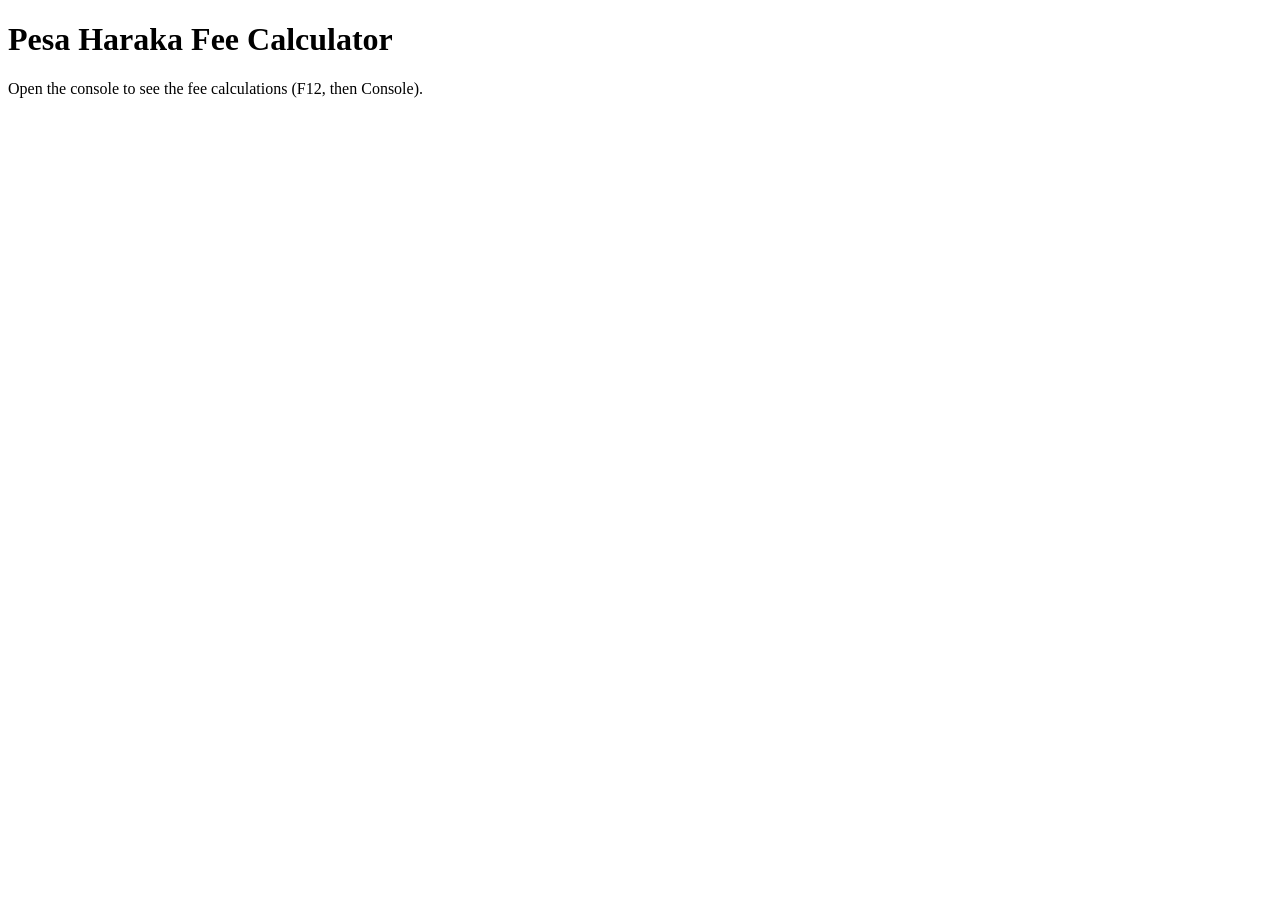
==== week2-challenge/index.html @ 6c55805c "Add week2 challenge files" ====
<!doctype html>
<html lang="en">
  <head>
    <meta charset="UTF-8" />
    <meta name="viewport" content="width=device-width, initial-scale=1.0" />
    <title>Pesa Haraka Fee Calculator</title>
    <link rel="stylesheet" href="css/styles.css" />
  </head>
  <body>
    <h1>Pesa Haraka Fee Calculator</h1>
    <p>Open the console to see the fee calculations (F12, then Console).</p>

    <script src="js/app.js"></script>
  </body>
</html>
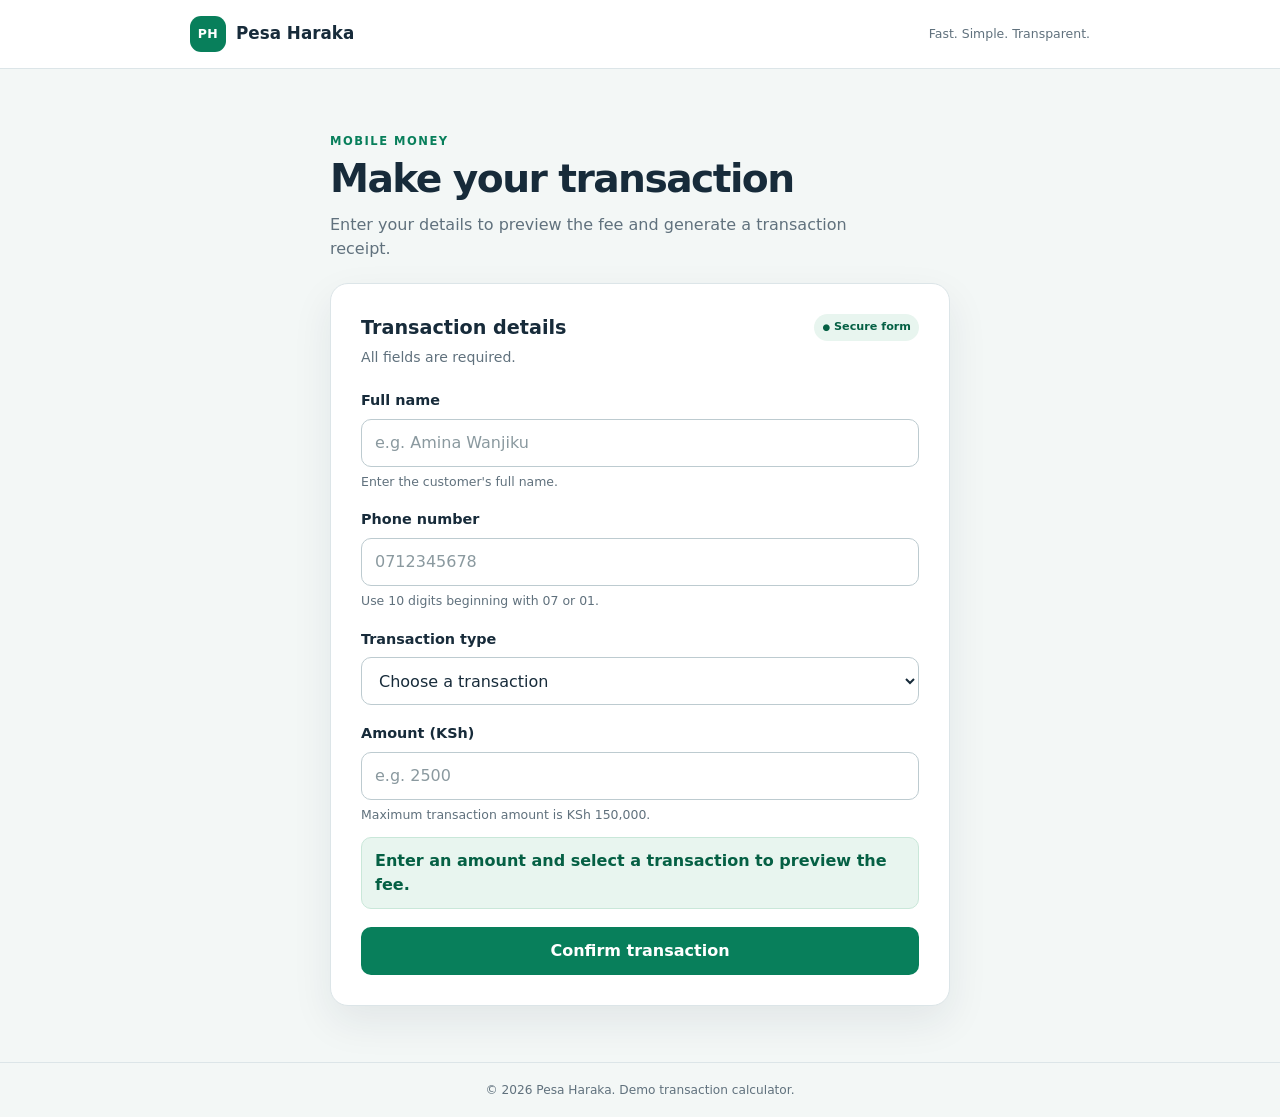
==== commit a1c9fcfb: "Add week2-challenge/index.html" ====
--- a/week2-challenge/index.html
+++ b/week2-challenge/index.html
@@ -3,13 +3,162 @@
   <head>
     <meta charset="UTF-8" />
     <meta name="viewport" content="width=device-width, initial-scale=1.0" />
-    <title>Pesa Haraka Fee Calculator</title>
+    <meta
+      name="description"
+      content="Pesa Haraka transaction fee calculator and receipt generator."
+    />
+    <title>Pesa Haraka | Transaction Calculator</title>
     <link rel="stylesheet" href="css/styles.css" />
+    <script src="js/app.js" defer></script>
   </head>
   <body>
-    <h1>Pesa Haraka Fee Calculator</h1>
-    <p>Open the console to see the fee calculations (F12, then Console).</p>
+    <header class="site-header">
+      <div class="header-inner">
+        <a class="brand" href="#" aria-label="Pesa Haraka home">
+          <span class="brand-mark" aria-hidden="true">PH</span>
+          <span>Pesa Haraka</span>
+        </a>
+        <span class="header-tagline">Fast. Simple. Transparent.</span>
+      </div>
+    </header>
 
-    <script src="js/app.js"></script>
+    <main class="container">
+      <section class="intro" aria-labelledby="page-title">
+        <p class="eyebrow">MOBILE MONEY</p>
+        <h1 id="page-title">Make your transaction</h1>
+        <p>
+          Enter your details to preview the fee and generate a transaction
+          receipt.
+        </p>
+      </section>
+
+      <section id="form-panel" class="panel" aria-labelledby="form-title">
+        <div class="panel-heading">
+          <div>
+            <h2 id="form-title">Transaction details</h2>
+            <p>All fields are required.</p>
+          </div>
+          <span class="secure-label"
+            ><span aria-hidden="true">●</span> Secure form</span
+          >
+        </div>
+
+        <form id="transaction-form" novalidate>
+          <div class="field">
+            <label for="full-name">Full name</label>
+            <input
+              id="full-name"
+              name="fullName"
+              type="text"
+              autocomplete="name"
+              placeholder="e.g. Amina Wanjiku"
+              required
+              aria-describedby="name-help name-error"
+            />
+            <small id="name-help" class="field-help"
+              >Enter the customer's full name.</small
+            >
+            <p id="name-error" class="error-message" aria-live="polite"></p>
+          </div>
+
+          <div class="field">
+            <label for="phone-number">Phone number</label>
+            <input
+              id="phone-number"
+              name="phoneNumber"
+              type="tel"
+              inputmode="tel"
+              autocomplete="tel-national"
+              placeholder="0712345678"
+              required
+              aria-describedby="phone-help phone-error"
+            />
+            <small id="phone-help" class="field-help"
+              >Use 10 digits beginning with 07 or 01.</small
+            >
+            <p id="phone-error" class="error-message" aria-live="polite"></p>
+          </div>
+
+          <div class="field">
+            <label for="transaction-type">Transaction type</label>
+            <select
+              id="transaction-type"
+              name="transactionType"
+              required
+              aria-describedby="type-error"
+            >
+              <option value="">Choose a transaction</option>
+              <option value="send">Send money</option>
+              <option value="withdraw">Withdraw cash</option>
+              <option value="business">Pay a business</option>
+            </select>
+            <p id="type-error" class="error-message" aria-live="polite"></p>
+          </div>
+
+          <div class="field">
+            <label for="amount">Amount (KSh)</label>
+            <input
+              id="amount"
+              name="amount"
+              type="number"
+              inputmode="decimal"
+              min="0.01"
+              max="150000"
+              step="0.01"
+              placeholder="e.g. 2500"
+              required
+              aria-describedby="amount-help amount-error"
+            />
+            <small id="amount-help" class="field-help"
+              >Maximum transaction amount is KSh 150,000.</small
+            >
+            <p id="amount-error" class="error-message" aria-live="polite"></p>
+            <p
+              id="fee-preview"
+              class="fee-preview"
+              role="status"
+              aria-live="polite"
+            >
+              Enter an amount and select a transaction to preview the fee.
+            </p>
+          </div>
+
+          <button class="button button-primary" type="submit">
+            Confirm transaction
+          </button>
+        </form>
+      </section>
+
+      <section
+        id="receipt-panel"
+        class="panel receipt-panel"
+        aria-labelledby="receipt-title"
+        hidden
+      >
+        <div class="receipt-success">
+          <span class="success-icon" aria-hidden="true">✓</span>
+          <p>Transaction confirmed</p>
+        </div>
+        <div id="receipt-content" class="receipt-paper">
+          <h2 id="receipt-title">PESA HARAKA RECEIPT</h2>
+          <p class="receipt-subtitle">Transaction confirmation</p>
+          <div class="receipt-rule"></div>
+          <dl id="receipt-details" class="receipt-details"></dl>
+          <div class="receipt-rule"></div>
+          <p class="receipt-thank-you">Thank you for using Pesa Haraka!</p>
+        </div>
+        <button
+          id="new-transaction"
+          class="button button-primary"
+          type="button"
+        >
+          New transaction
+        </button>
+      </section>
+    </main>
+
+    <footer class="site-footer">
+      <p>© 2026 Pesa Haraka. Demo transaction calculator.</p>
+    </footer>
   </body>
 </html>
--- a/week2-challenge/css/styles.css
+++ b/week2-challenge/css/styles.css
@@ -0,0 +1,371 @@
+/* Pesa Haraka - mobile-first responsive styles */
+:root {
+  color-scheme: light;
+  --ink: #172b3a;
+  --muted: #60717d;
+  --brand: #087f5b;
+  --brand-dark: #056044;
+  --brand-pale: #e8f5ef;
+  --line: #dce5e8;
+  --surface: #ffffff;
+  --page: #f3f7f6;
+  --danger: #b42318;
+  --danger-pale: #fff0ee;
+  --shadow: 0 16px 40px rgba(23, 43, 58, 0.08);
+}
+
+* {
+  box-sizing: border-box;
+}
+
+body {
+  margin: 0;
+  min-width: 320px;
+  min-height: 100vh;
+  display: flex;
+  flex-direction: column;
+  background: var(--page);
+  color: var(--ink);
+  font-family:
+    Inter,
+    ui-sans-serif,
+    system-ui,
+    -apple-system,
+    BlinkMacSystemFont,
+    "Segoe UI",
+    sans-serif;
+  line-height: 1.5;
+}
+
+.site-header {
+  background: var(--surface);
+  border-bottom: 1px solid var(--line);
+}
+
+.header-inner {
+  width: min(100% - 32px, 900px);
+  min-height: 68px;
+  margin: 0 auto;
+  display: flex;
+  align-items: center;
+  justify-content: space-between;
+  gap: 12px;
+}
+
+.brand {
+  display: inline-flex;
+  align-items: center;
+  gap: 10px;
+  color: var(--ink);
+  font-size: 1.05rem;
+  font-weight: 800;
+  text-decoration: none;
+}
+
+.brand-mark {
+  width: 36px;
+  height: 36px;
+  display: grid;
+  place-items: center;
+  border-radius: 11px;
+  background: var(--brand);
+  color: white;
+  font-size: 0.78rem;
+  letter-spacing: 0.04em;
+}
+
+.header-tagline {
+  color: var(--muted);
+  font-size: 0.78rem;
+  text-align: right;
+}
+
+.container {
+  width: min(100% - 32px, 620px);
+  margin: 0 auto;
+  padding: 38px 0 56px;
+  flex: 1;
+}
+
+.intro {
+  margin-bottom: 22px;
+}
+.eyebrow {
+  margin: 0 0 7px;
+  color: var(--brand);
+  font-size: 0.72rem;
+  font-weight: 800;
+  letter-spacing: 0.13em;
+}
+h1 {
+  margin: 0;
+  font-size: clamp(1.8rem, 7vw, 2.45rem);
+  line-height: 1.12;
+  letter-spacing: -0.04em;
+}
+.intro > p:last-child {
+  max-width: 520px;
+  margin: 12px 0 0;
+  color: var(--muted);
+}
+
+.panel {
+  padding: 22px 18px;
+  border: 1px solid var(--line);
+  border-radius: 18px;
+  background: var(--surface);
+  box-shadow: var(--shadow);
+}
+
+.panel-heading {
+  display: flex;
+  align-items: flex-start;
+  justify-content: space-between;
+  gap: 12px;
+  margin-bottom: 22px;
+}
+.panel-heading h2 {
+  margin: 0;
+  font-size: 1.2rem;
+}
+.panel-heading p {
+  margin: 4px 0 0;
+  color: var(--muted);
+  font-size: 0.88rem;
+}
+.secure-label {
+  flex-shrink: 0;
+  padding: 5px 8px;
+  border-radius: 999px;
+  background: var(--brand-pale);
+  color: var(--brand-dark);
+  font-size: 0.7rem;
+  font-weight: 700;
+}
+.secure-label span {
+  font-size: 0.55rem;
+}
+
+.field {
+  margin-bottom: 18px;
+}
+label {
+  display: block;
+  margin-bottom: 7px;
+  font-size: 0.9rem;
+  font-weight: 700;
+}
+input,
+select {
+  width: 100%;
+  min-height: 48px;
+  padding: 11px 13px;
+  border: 1px solid #bdcbd0;
+  border-radius: 10px;
+  background: #fff;
+  color: var(--ink);
+  font: inherit;
+  font-size: 1rem;
+}
+input::placeholder {
+  color: #8a999f;
+}
+input:focus,
+select:focus,
+button:focus-visible,
+a:focus-visible {
+  outline: 3px solid rgba(8, 127, 91, 0.22);
+  outline-offset: 2px;
+  border-color: var(--brand);
+}
+input[aria-invalid="true"],
+select[aria-invalid="true"] {
+  border-color: var(--danger);
+  background: #fffafa;
+}
+.field-help {
+  display: block;
+  margin-top: 6px;
+  color: var(--muted);
+  font-size: 0.78rem;
+}
+.error-message {
+  min-height: 0;
+  margin: 4px 0 0;
+  color: var(--danger);
+  font-size: 0.82rem;
+  font-weight: 600;
+}
+.error-message:not(:empty) {
+  padding: 7px 9px;
+  border-radius: 7px;
+  background: var(--danger-pale);
+}
+.fee-preview {
+  margin: 12px 0 0;
+  padding: 11px 13px;
+  border: 1px solid #c9e7d9;
+  border-radius: 10px;
+  background: var(--brand-pale);
+  color: var(--brand-dark);
+  font-weight: 800;
+}
+.fee-preview-error {
+  border-color: #f1c3bf;
+  background: var(--danger-pale);
+  color: var(--danger);
+  font-size: 0.88rem;
+  font-weight: 600;
+}
+
+.button {
+  width: 100%;
+  min-height: 48px;
+  padding: 12px 18px;
+  border: 0;
+  border-radius: 10px;
+  cursor: pointer;
+  font: inherit;
+  font-weight: 800;
+  transition:
+    background 150ms ease,
+    transform 150ms ease;
+}
+.button-primary {
+  background: var(--brand);
+  color: white;
+}
+.button-primary:hover {
+  background: var(--brand-dark);
+}
+.button:active {
+  transform: translateY(1px);
+}
+
+.receipt-panel {
+  text-align: center;
+}
+.receipt-success {
+  margin: 2px 0 18px;
+  color: var(--brand-dark);
+  font-weight: 800;
+}
+.receipt-success p {
+  margin: 7px 0 0;
+}
+.success-icon {
+  width: 42px;
+  height: 42px;
+  display: inline-grid;
+  place-items: center;
+  border-radius: 50%;
+  background: var(--brand-pale);
+  font-size: 1.35rem;
+}
+.receipt-paper {
+  max-width: 460px;
+  margin: 0 auto 20px;
+  padding: 23px 18px;
+  border: 1px dashed #aab9bd;
+  border-radius: 4px;
+  background: #fffefa;
+  text-align: left;
+  box-shadow: 0 5px 18px rgba(23, 43, 58, 0.06);
+}
+.receipt-paper h2 {
+  margin: 0;
+  text-align: center;
+  font-size: 1.1rem;
+  letter-spacing: 0.1em;
+}
+.receipt-subtitle {
+  margin: 4px 0 15px;
+  color: var(--muted);
+  text-align: center;
+  font-size: 0.78rem;
+}
+.receipt-rule {
+  border-top: 1px dashed #aab9bd;
+  margin: 13px 0;
+}
+.receipt-details {
+  margin: 0;
+}
+.receipt-row {
+  display: flex;
+  justify-content: space-between;
+  align-items: flex-start;
+  gap: 14px;
+  padding: 6px 0;
+  font-size: 0.85rem;
+}
+.receipt-row dt {
+  color: var(--muted);
+}
+.receipt-row dd {
+  margin: 0;
+  max-width: 60%;
+  text-align: right;
+  overflow-wrap: anywhere;
+  font-weight: 650;
+}
+.receipt-total {
+  margin-top: 4px;
+  padding-top: 12px;
+  border-top: 1px solid var(--line);
+  font-size: 1rem;
+  font-weight: 900;
+}
+.receipt-total dt,
+.receipt-total dd {
+  color: var(--brand-dark);
+}
+.receipt-thank-you {
+  margin: 15px 0 0;
+  text-align: center;
+  font-size: 0.82rem;
+  font-weight: 700;
+}
+
+.site-footer {
+  padding: 18px 16px;
+  border-top: 1px solid var(--line);
+  color: var(--muted);
+  text-align: center;
+  font-size: 0.76rem;
+}
+.site-footer p {
+  margin: 0;
+}
+
+[hidden] {
+  display: none !important;
+}
+
+@media (min-width: 600px) {
+  .container {
+    padding-top: 54px;
+  }
+  .panel {
+    padding: 30px;
+  }
+  .header-inner {
+    width: min(100% - 48px, 900px);
+  }
+}
+
+@media (min-width: 900px) {
+  .container {
+    padding-top: 64px;
+  }
+}
+
+@media (prefers-reduced-motion: reduce) {
+  *,
+  *::before,
+  *::after {
+    scroll-behavior: auto !important;
+    transition-duration: 0.01ms !important;
+    animation-duration: 0.01ms !important;
+  }
+}
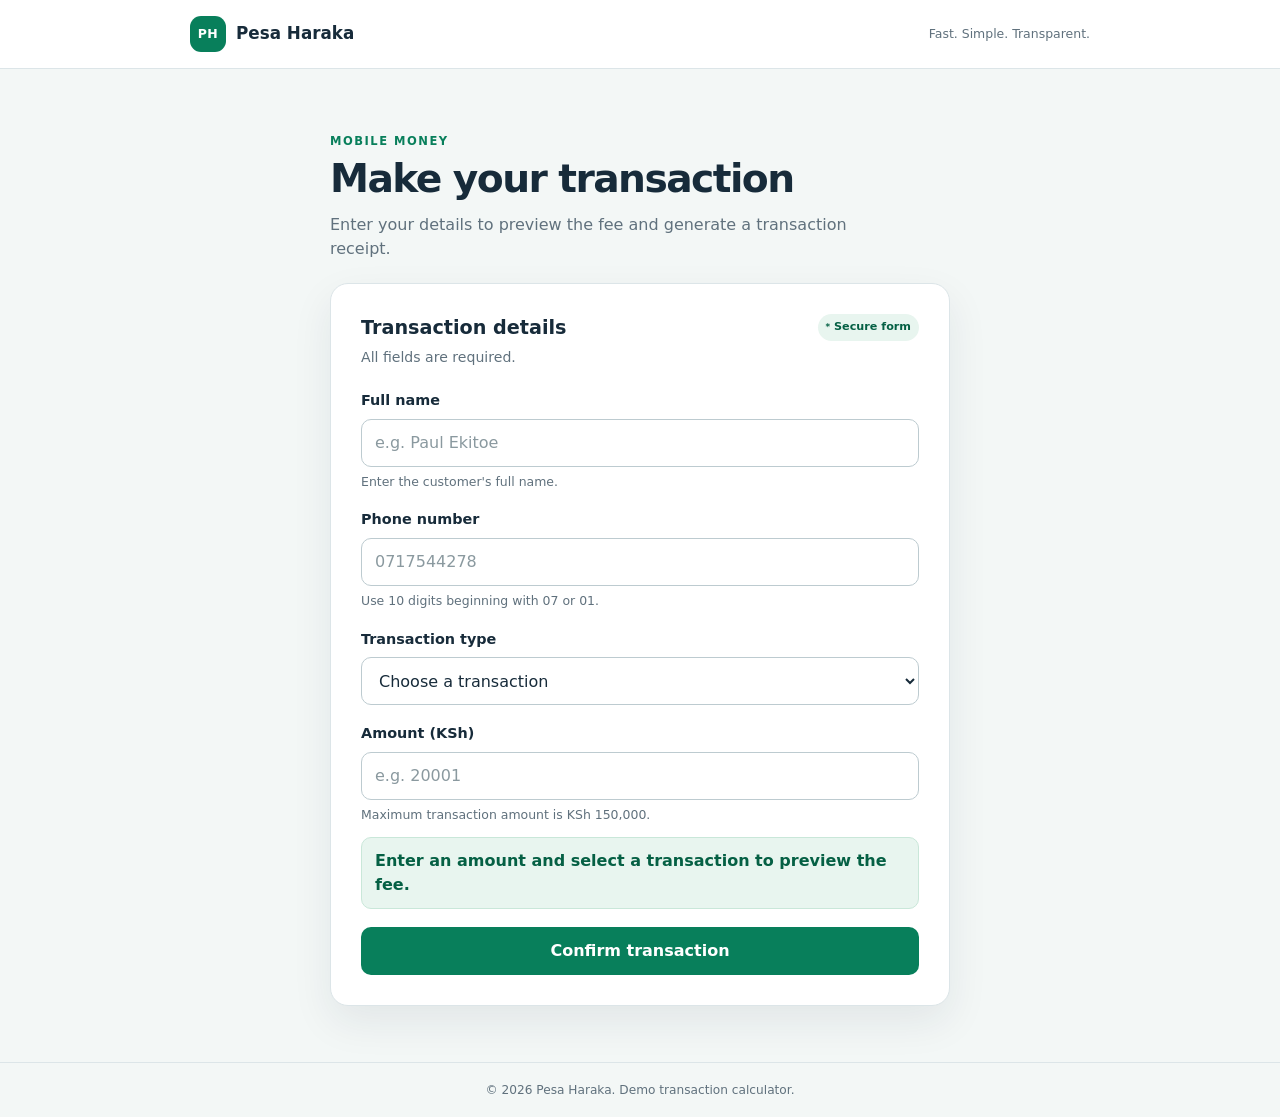
==== commit 52f4c856: "Update index.html" ====
--- a/week2-challenge/index.html
+++ b/week2-challenge/index.html
@@ -7,7 +7,7 @@
       name="description"
       content="Pesa Haraka transaction fee calculator and receipt generator."
     />
-    <title>Pesa Haraka | Transaction Calculator</title>
+    <title>Pesa Haraka Web App</title>
     <link rel="stylesheet" href="css/styles.css" />
     <script src="js/app.js" defer></script>
   </head>
@@ -39,7 +39,7 @@
             <p>All fields are required.</p>
           </div>
           <span class="secure-label"
-            ><span aria-hidden="true">●</span> Secure form</span
+            ><span aria-hidden="true">*</span> Secure form</span
           >
         </div>
 
@@ -51,7 +51,7 @@
               name="fullName"
               type="text"
               autocomplete="name"
-              placeholder="e.g. Amina Wanjiku"
+              placeholder="e.g. Paul Ekitoe"
               required
               aria-describedby="name-help name-error"
             />
@@ -69,7 +69,7 @@
               type="tel"
               inputmode="tel"
               autocomplete="tel-national"
-              placeholder="0712345678"
+              placeholder="0717544278"
               required
               aria-describedby="phone-help phone-error"
             />
@@ -105,7 +105,7 @@
               min="0.01"
               max="150000"
               step="0.01"
-              placeholder="e.g. 2500"
+              placeholder="e.g. 20001"
               required
               aria-describedby="amount-help amount-error"
             />
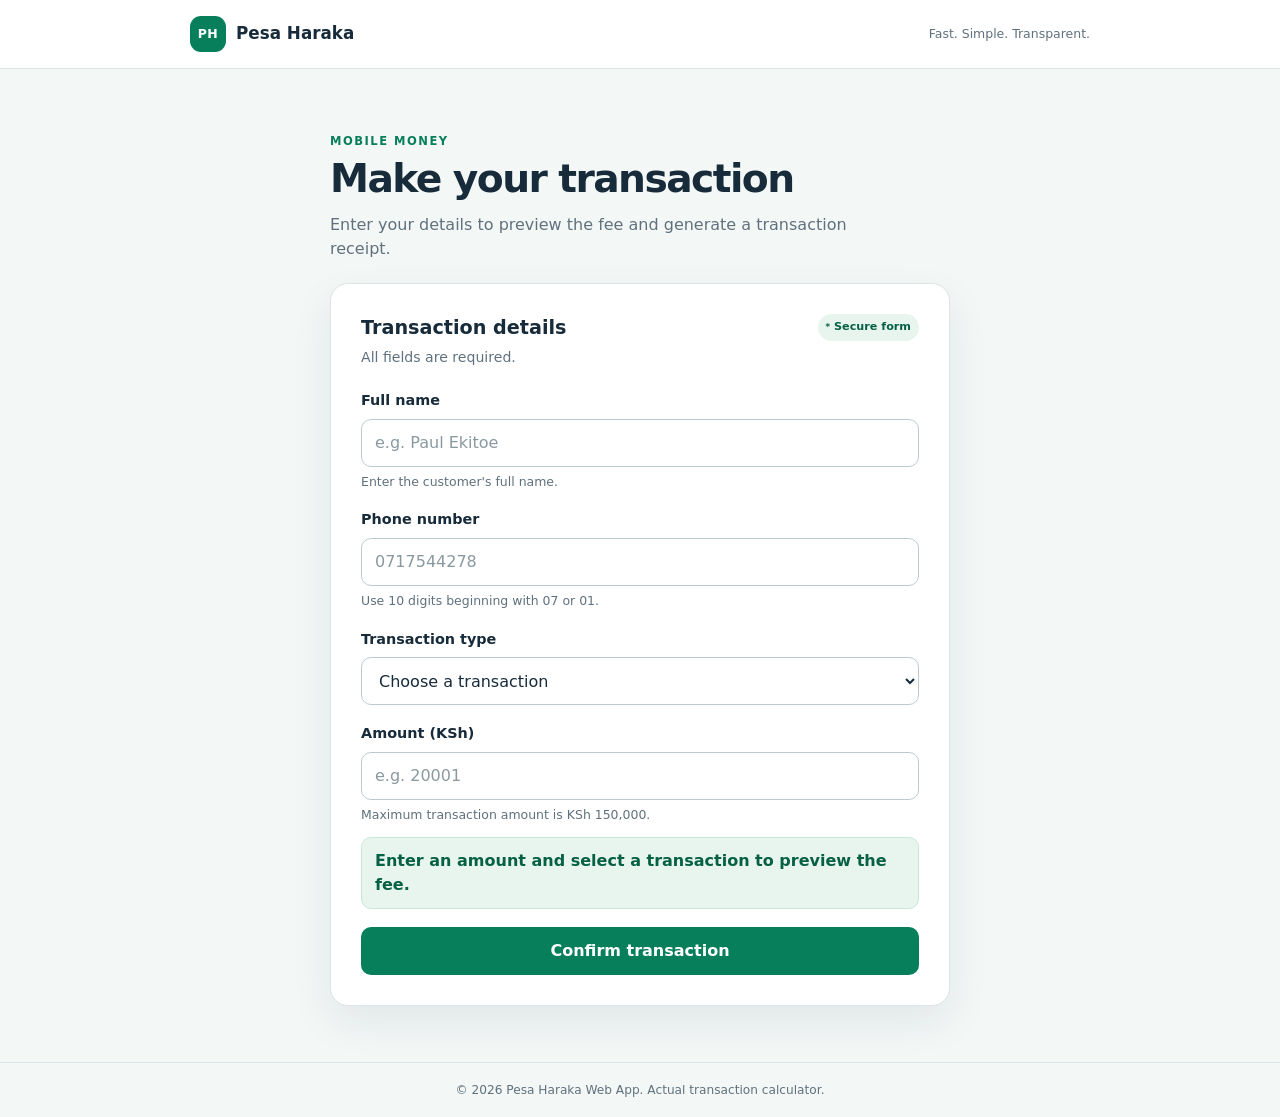
==== commit 74027001: "dd live fee preview and accessible receipt" ====
--- a/week2-challenge/index.html
+++ b/week2-challenge/index.html
@@ -145,7 +145,9 @@
           <div class="receipt-rule"></div>
           <dl id="receipt-details" class="receipt-details"></dl>
           <div class="receipt-rule"></div>
-          <p class="receipt-thank-you">Thank you for using Pesa Haraka!</p>
+          <p class="receipt-thank-you">
+            Thank you for using Pesa Haraka Web app!
+          </p>
         </div>
         <button
           id="new-transaction"
@@ -158,7 +160,7 @@
     </main>
 
     <footer class="site-footer">
-      <p>© 2026 Pesa Haraka. Demo transaction calculator.</p>
+      <p>© 2026 Pesa Haraka Web App. Actual transaction calculator.</p>
     </footer>
   </body>
 </html>
--- a/week2-challenge/css/styles.css
+++ b/week2-challenge/css/styles.css
@@ -1,4 +1,4 @@
-/* Pesa Haraka - mobile-first responsive styles */
+/* Pesa Haraka Web App - mobile-first responsive styles */
 :root {
   color-scheme: light;
   --ink: #172b3a;
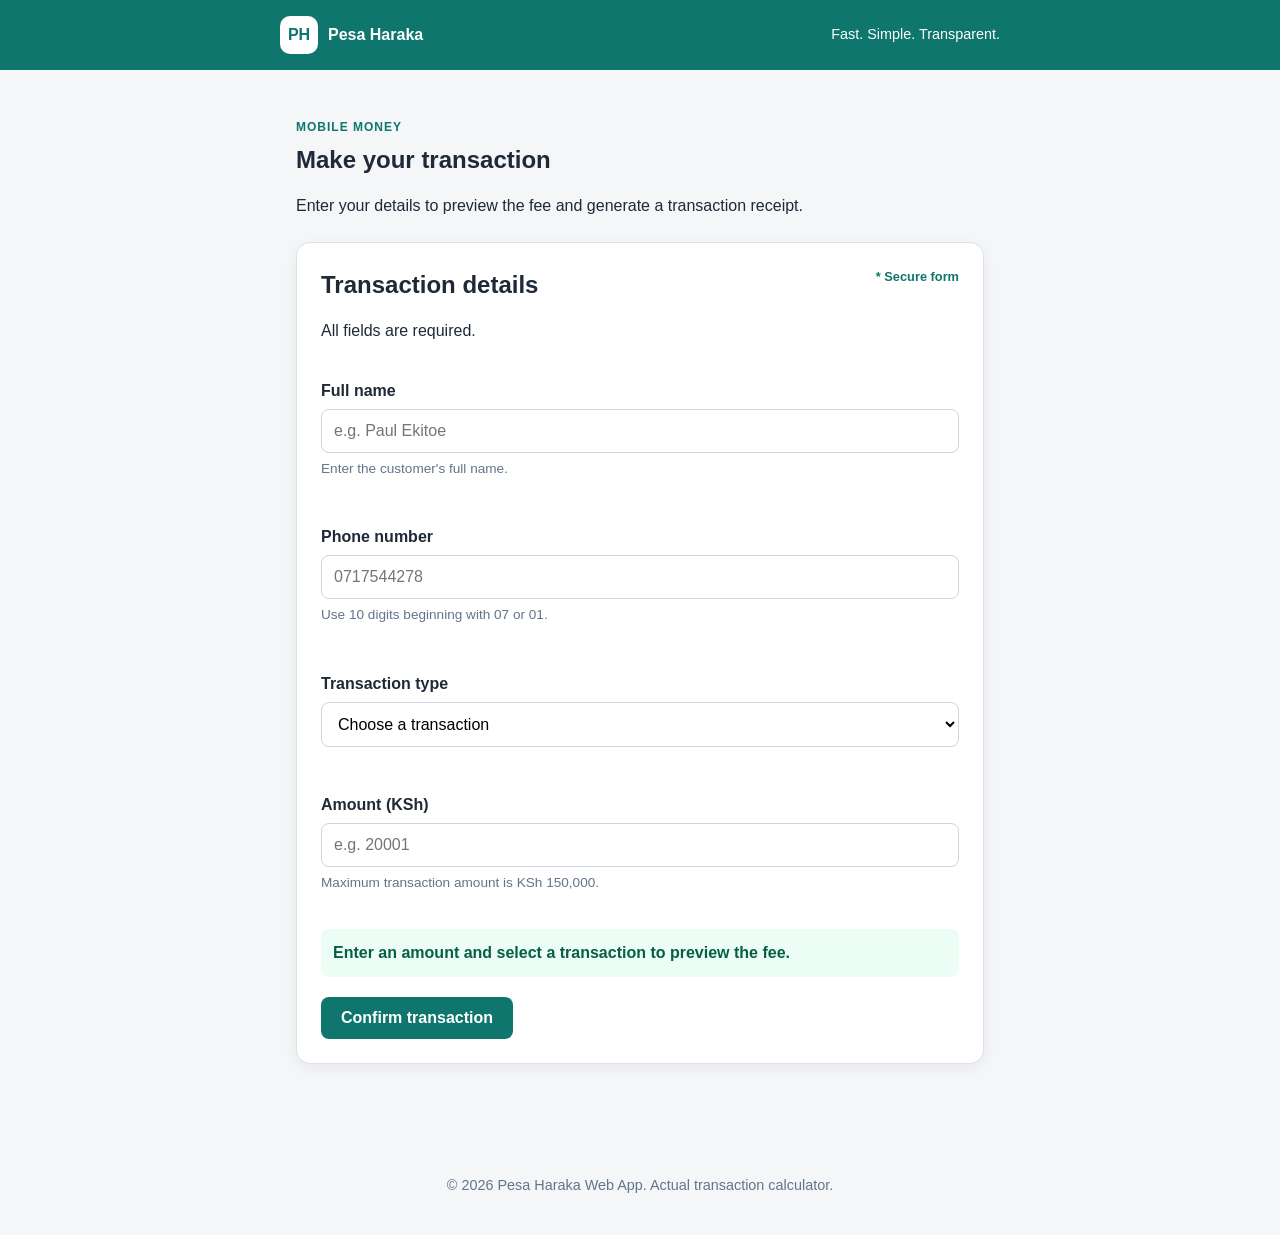
==== commit 07b0fa26: "update week2-challenge folder" ====
--- a/week2-challenge/index.html
+++ b/week2-challenge/index.html
@@ -11,6 +11,7 @@
     <link rel="stylesheet" href="css/styles.css" />
     <script src="js/app.js" defer></script>
   </head>
+
   <body>
     <header class="site-header">
       <div class="header-inner">
@@ -38,81 +39,94 @@
             <h2 id="form-title">Transaction details</h2>
             <p>All fields are required.</p>
           </div>
-          <span class="secure-label"
-            ><span aria-hidden="true">*</span> Secure form</span
-          >
+          <span class="secure-label">
+            <span aria-hidden="true">*</span> Secure form
+          </span>
         </div>
 
         <form id="transaction-form" novalidate>
           <div class="field">
-            <label for="full-name">Full name</label>
-            <input
-              id="full-name"
-              name="fullName"
-              type="text"
-              autocomplete="name"
-              placeholder="e.g. Paul Ekitoe"
-              required
-              aria-describedby="name-help name-error"
-            />
-            <small id="name-help" class="field-help"
-              >Enter the customer's full name.</small
-            >
+            <label>
+              Full name
+              <input
+                id="full-name"
+                name="fullName"
+                type="text"
+                autocomplete="name"
+                placeholder="e.g. Paul Ekitoe"
+                required
+                aria-describedby="name-help name-error"
+              />
+            </label>
+
+            <small id="name-help" class="field-help">
+              Enter the customer's full name.
+            </small>
             <p id="name-error" class="error-message" aria-live="polite"></p>
           </div>
 
           <div class="field">
-            <label for="phone-number">Phone number</label>
-            <input
-              id="phone-number"
-              name="phoneNumber"
-              type="tel"
-              inputmode="tel"
-              autocomplete="tel-national"
-              placeholder="0717544278"
-              required
-              aria-describedby="phone-help phone-error"
-            />
-            <small id="phone-help" class="field-help"
-              >Use 10 digits beginning with 07 or 01.</small
-            >
+            <label>
+              Phone number
+              <input
+                id="phone-number"
+                name="phoneNumber"
+                type="tel"
+                inputmode="tel"
+                autocomplete="tel-national"
+                placeholder="0717544278"
+                required
+                aria-describedby="phone-help phone-error"
+              />
+            </label>
+
+            <small id="phone-help" class="field-help">
+              Use 10 digits beginning with 07 or 01.
+            </small>
             <p id="phone-error" class="error-message" aria-live="polite"></p>
           </div>
 
           <div class="field">
-            <label for="transaction-type">Transaction type</label>
-            <select
-              id="transaction-type"
-              name="transactionType"
-              required
-              aria-describedby="type-error"
-            >
-              <option value="">Choose a transaction</option>
-              <option value="send">Send money</option>
-              <option value="withdraw">Withdraw cash</option>
-              <option value="business">Pay a business</option>
-            </select>
+            <label>
+              Transaction type
+              <select
+                id="transaction-type"
+                name="transactionType"
+                required
+                aria-describedby="type-error"
+              >
+                <option value="">Choose a transaction</option>
+                <option value="send">Send money</option>
+                <option value="withdraw">Withdraw cash</option>
+                <option value="business">Pay a business</option>
+              </select>
+            </label>
+
             <p id="type-error" class="error-message" aria-live="polite"></p>
           </div>
 
           <div class="field">
-            <label for="amount">Amount (KSh)</label>
-            <input
-              id="amount"
-              name="amount"
-              type="number"
-              inputmode="decimal"
-              min="0.01"
-              max="150000"
-              step="0.01"
-              placeholder="e.g. 20001"
-              required
-              aria-describedby="amount-help amount-error"
-            />
-            <small id="amount-help" class="field-help"
-              >Maximum transaction amount is KSh 150,000.</small
-            >
+            <label>
+              Amount (KSh)
+              <input
+                id="amount"
+                name="amount"
+                type="number"
+                inputmode="decimal"
+                min="0.01"
+                max="150000"
+                step="0.01"
+                placeholder="e.g. 20001"
+                required
+                aria-describedby="amount-help amount-error"
+              />
+            </label>
+
+            <small id="amount-help" class="field-help">
+              Maximum transaction amount is KSh 150,000.
+            </small>
             <p id="amount-error" class="error-message" aria-live="polite"></p>
+
             <p
               id="fee-preview"
               class="fee-preview"
@@ -139,16 +153,20 @@
           <span class="success-icon" aria-hidden="true">✓</span>
           <p>Transaction confirmed</p>
         </div>
+
         <div id="receipt-content" class="receipt-paper">
           <h2 id="receipt-title">PESA HARAKA RECEIPT</h2>
           <p class="receipt-subtitle">Transaction confirmation</p>
+
           <div class="receipt-rule"></div>
           <dl id="receipt-details" class="receipt-details"></dl>
           <div class="receipt-rule"></div>
+
           <p class="receipt-thank-you">
             Thank you for using Pesa Haraka Web app!
           </p>
         </div>
+
         <button
           id="new-transaction"
           class="button button-primary"
--- a/week2-challenge/css/styles.css
+++ b/week2-challenge/css/styles.css
@@ -1,371 +1,286 @@
-/* Pesa Haraka Web App - mobile-first responsive styles */
-:root {
-  color-scheme: light;
-  --ink: #172b3a;
-  --muted: #60717d;
-  --brand: #087f5b;
-  --brand-dark: #056044;
-  --brand-pale: #e8f5ef;
-  --line: #dce5e8;
-  --surface: #ffffff;
-  --page: #f3f7f6;
-  --danger: #b42318;
-  --danger-pale: #fff0ee;
-  --shadow: 0 16px 40px rgba(23, 43, 58, 0.08);
-}
-
+/* ===== Base ===== */
 * {
   box-sizing: border-box;
 }
 
 body {
   margin: 0;
-  min-width: 320px;
-  min-height: 100vh;
-  display: flex;
-  flex-direction: column;
-  background: var(--page);
-  color: var(--ink);
-  font-family:
-    Inter,
-    ui-sans-serif,
-    system-ui,
-    -apple-system,
-    BlinkMacSystemFont,
-    "Segoe UI",
-    sans-serif;
+  font-family: Arial, Helvetica, sans-serif;
+  background: #f4f6f8;
+  color: #1f2937;
   line-height: 1.5;
 }
 
+.container {
+  width: min(100%, 720px);
+  margin: 0 auto;
+  padding: 24px 16px 48px;
+}
+
+/* ===== Header ===== */
 .site-header {
-  background: var(--surface);
-  border-bottom: 1px solid var(--line);
+  background: #0f766e;
+  color: #ffffff;
+  padding: 16px;
 }
 
 .header-inner {
-  width: min(100% - 32px, 900px);
-  min-height: 68px;
+  width: min(100%, 720px);
   margin: 0 auto;
   display: flex;
   align-items: center;
   justify-content: space-between;
-  gap: 12px;
+  gap: 16px;
 }
 
 .brand {
-  display: inline-flex;
+  display: flex;
   align-items: center;
   gap: 10px;
-  color: var(--ink);
-  font-size: 1.05rem;
-  font-weight: 800;
+  color: inherit;
   text-decoration: none;
+  font-weight: bold;
 }
 
 .brand-mark {
-  width: 36px;
-  height: 36px;
   display: grid;
   place-items: center;
-  border-radius: 11px;
-  background: var(--brand);
-  color: white;
-  font-size: 0.78rem;
-  letter-spacing: 0.04em;
+  width: 38px;
+  height: 38px;
+  border-radius: 10px;
+  background: #ffffff;
+  color: #0f766e;
+  font-weight: bold;
 }
 
 .header-tagline {
-  color: var(--muted);
-  font-size: 0.78rem;
-  text-align: right;
-}
-
-.container {
-  width: min(100% - 32px, 620px);
-  margin: 0 auto;
-  padding: 38px 0 56px;
-  flex: 1;
-}
-
+  font-size: 0.9rem;
+}
+
+/* ===== Intro ===== */
 .intro {
-  margin-bottom: 22px;
-}
+  margin: 24px 0;
+}
+
 .eyebrow {
-  margin: 0 0 7px;
-  color: var(--brand);
-  font-size: 0.72rem;
-  font-weight: 800;
-  letter-spacing: 0.13em;
-}
-h1 {
-  margin: 0;
-  font-size: clamp(1.8rem, 7vw, 2.45rem);
-  line-height: 1.12;
-  letter-spacing: -0.04em;
-}
-.intro > p:last-child {
-  max-width: 520px;
-  margin: 12px 0 0;
-  color: var(--muted);
-}
-
+  margin: 0 0 6px;
+  font-size: 0.75rem;
+  font-weight: bold;
+  letter-spacing: 1px;
+  color: #0f766e;
+}
+
+h1,
+h2 {
+  margin: 0 0 8px;
+}
+
+/* ===== Panels ===== */
 .panel {
-  padding: 22px 18px;
-  border: 1px solid var(--line);
-  border-radius: 18px;
-  background: var(--surface);
-  box-shadow: var(--shadow);
+  background: #ffffff;
+  border: 1px solid #dbe3ea;
+  border-radius: 14px;
+  padding: 24px;
+  margin-bottom: 24px;
+  box-shadow: 0 4px 14px rgba(15, 23, 42, 0.06);
 }
 
 .panel-heading {
   display: flex;
+  justify-content: space-between;
   align-items: flex-start;
-  justify-content: space-between;
-  gap: 12px;
-  margin-bottom: 22px;
-}
-.panel-heading h2 {
-  margin: 0;
-  font-size: 1.2rem;
-}
-.panel-heading p {
-  margin: 4px 0 0;
-  color: var(--muted);
-  font-size: 0.88rem;
-}
+  gap: 16px;
+  margin-bottom: 20px;
+}
+
 .secure-label {
-  flex-shrink: 0;
-  padding: 5px 8px;
-  border-radius: 999px;
-  background: var(--brand-pale);
-  color: var(--brand-dark);
-  font-size: 0.7rem;
-  font-weight: 700;
-}
-.secure-label span {
-  font-size: 0.55rem;
-}
-
+  font-size: 0.8rem;
+  font-weight: bold;
+  color: #0f766e;
+  white-space: nowrap;
+}
+
+/* ===== Form fields ===== */
 .field {
-  margin-bottom: 18px;
-}
-label {
+  margin-bottom: 20px;
+}
+
+.field label {
   display: block;
-  margin-bottom: 7px;
-  font-size: 0.9rem;
-  font-weight: 700;
-}
-input,
-select {
+  font-weight: bold;
+  margin-bottom: 6px;
+}
+
+.field input,
+.field select {
+  display: block;
   width: 100%;
-  min-height: 48px;
-  padding: 11px 13px;
-  border: 1px solid #bdcbd0;
-  border-radius: 10px;
-  background: #fff;
-  color: var(--ink);
-  font: inherit;
+  padding: 12px;
+  margin-top: 6px;
   font-size: 1rem;
-}
-input::placeholder {
-  color: #8a999f;
-}
-input:focus,
-select:focus,
-button:focus-visible,
-a:focus-visible {
-  outline: 3px solid rgba(8, 127, 91, 0.22);
-  outline-offset: 2px;
-  border-color: var(--brand);
-}
-input[aria-invalid="true"],
-select[aria-invalid="true"] {
-  border-color: var(--danger);
-  background: #fffafa;
-}
+  border: 1px solid #cbd5e1;
+  border-radius: 8px;
+  background: #ffffff;
+}
+
+.field input:focus,
+.field select:focus {
+  outline: 3px solid #99f6e4;
+  border-color: #0f766e;
+}
+
+.field input[aria-invalid="true"],
+.field select[aria-invalid="true"] {
+  border-color: #b91c1c;
+}
+
 .field-help {
   display: block;
   margin-top: 6px;
-  color: var(--muted);
-  font-size: 0.78rem;
-}
+  color: #64748b;
+  font-size: 0.85rem;
+}
+
 .error-message {
-  min-height: 0;
-  margin: 4px 0 0;
-  color: var(--danger);
-  font-size: 0.82rem;
-  font-weight: 600;
-}
-.error-message:not(:empty) {
-  padding: 7px 9px;
-  border-radius: 7px;
-  background: var(--danger-pale);
-}
+  min-height: 20px;
+  margin: 6px 0 0;
+  color: #b91c1c;
+  font-size: 0.9rem;
+  font-weight: bold;
+}
+
 .fee-preview {
-  margin: 12px 0 0;
-  padding: 11px 13px;
-  border: 1px solid #c9e7d9;
+  margin-top: 10px;
+  padding: 12px;
+  border-radius: 8px;
+  background: #ecfdf5;
+  color: #065f46;
+  font-weight: bold;
+}
+
+.fee-preview-error {
+  background: #fef2f2;
+  color: #b91c1c;
+}
+
+/* ===== Buttons ===== */
+.button {
+  display: inline-block;
+  padding: 12px 20px;
+  border: none;
+  border-radius: 8px;
+  font-size: 1rem;
+  font-weight: bold;
+  cursor: pointer;
+}
+
+.button-primary {
+  background: #0f766e;
+  color: #ffffff;
+}
+
+.button-primary:hover,
+.button-primary:focus {
+  background: #115e59;
+}
+
+/* ===== Receipt ===== */
+.receipt-panel {
+  background: #ffffff;
+}
+
+.receipt-success {
+  display: flex;
+  align-items: center;
+  gap: 10px;
+  margin-bottom: 16px;
+  color: #065f46;
+  font-weight: bold;
+}
+
+.success-icon {
+  display: grid;
+  place-items: center;
+  width: 28px;
+  height: 28px;
+  border-radius: 50%;
+  background: #10b981;
+  color: #ffffff;
+}
+
+.receipt-paper {
+  padding: 20px;
+  border: 1px dashed #94a3b8;
   border-radius: 10px;
-  background: var(--brand-pale);
-  color: var(--brand-dark);
-  font-weight: 800;
-}
-.fee-preview-error {
-  border-color: #f1c3bf;
-  background: var(--danger-pale);
-  color: var(--danger);
-  font-size: 0.88rem;
-  font-weight: 600;
-}
-
-.button {
-  width: 100%;
-  min-height: 48px;
-  padding: 12px 18px;
-  border: 0;
-  border-radius: 10px;
-  cursor: pointer;
-  font: inherit;
-  font-weight: 800;
-  transition:
-    background 150ms ease,
-    transform 150ms ease;
-}
-.button-primary {
-  background: var(--brand);
-  color: white;
-}
-.button-primary:hover {
-  background: var(--brand-dark);
-}
-.button:active {
-  transform: translateY(1px);
-}
-
-.receipt-panel {
-  text-align: center;
-}
-.receipt-success {
-  margin: 2px 0 18px;
-  color: var(--brand-dark);
-  font-weight: 800;
-}
-.receipt-success p {
-  margin: 7px 0 0;
-}
-.success-icon {
-  width: 42px;
-  height: 42px;
-  display: inline-grid;
-  place-items: center;
-  border-radius: 50%;
-  background: var(--brand-pale);
-  font-size: 1.35rem;
-}
-.receipt-paper {
-  max-width: 460px;
-  margin: 0 auto 20px;
-  padding: 23px 18px;
-  border: 1px dashed #aab9bd;
-  border-radius: 4px;
-  background: #fffefa;
-  text-align: left;
-  box-shadow: 0 5px 18px rgba(23, 43, 58, 0.06);
-}
-.receipt-paper h2 {
-  margin: 0;
-  text-align: center;
-  font-size: 1.1rem;
-  letter-spacing: 0.1em;
-}
+  background: #fffdf5;
+}
+
 .receipt-subtitle {
-  margin: 4px 0 15px;
-  color: var(--muted);
-  text-align: center;
-  font-size: 0.78rem;
-}
+  margin-top: 0;
+  color: #64748b;
+}
+
 .receipt-rule {
-  border-top: 1px dashed #aab9bd;
-  margin: 13px 0;
-}
+  height: 1px;
+  margin: 16px 0;
+  background: #e2e8f0;
+}
+
 .receipt-details {
   margin: 0;
 }
+
 .receipt-row {
   display: flex;
   justify-content: space-between;
-  align-items: flex-start;
-  gap: 14px;
+  gap: 16px;
   padding: 6px 0;
-  font-size: 0.85rem;
-}
+}
+
 .receipt-row dt {
-  color: var(--muted);
-}
+  font-weight: bold;
+}
+
 .receipt-row dd {
   margin: 0;
-  max-width: 60%;
   text-align: right;
-  overflow-wrap: anywhere;
-  font-weight: 650;
-}
+}
+
 .receipt-total {
-  margin-top: 4px;
-  padding-top: 12px;
-  border-top: 1px solid var(--line);
-  font-size: 1rem;
-  font-weight: 900;
-}
-.receipt-total dt,
-.receipt-total dd {
-  color: var(--brand-dark);
-}
+  border-top: 2px solid #0f766e;
+  margin-top: 8px;
+  padding-top: 10px;
+  font-weight: bold;
+}
+
 .receipt-thank-you {
-  margin: 15px 0 0;
+  margin-bottom: 0;
   text-align: center;
-  font-size: 0.82rem;
-  font-weight: 700;
-}
-
+  color: #475569;
+}
+
+/* ===== Footer ===== */
 .site-footer {
-  padding: 18px 16px;
-  border-top: 1px solid var(--line);
-  color: var(--muted);
+  padding: 24px 16px;
   text-align: center;
-  font-size: 0.76rem;
-}
-.site-footer p {
-  margin: 0;
-}
-
-[hidden] {
-  display: none !important;
-}
-
-@media (min-width: 600px) {
-  .container {
-    padding-top: 54px;
+  color: #64748b;
+  font-size: 0.9rem;
+}
+
+/* ===== Small screens ===== */
+@media (max-width: 520px) {
+  .header-inner,
+  .panel-heading {
+    flex-direction: column;
+    align-items: flex-start;
   }
-  .panel {
-    padding: 30px;
+
+  .receipt-row {
+    flex-direction: column;
+    gap: 2px;
   }
-  .header-inner {
-    width: min(100% - 48px, 900px);
+
+  .receipt-row dd {
+    text-align: left;
   }
 }
-
-@media (min-width: 900px) {
-  .container {
-    padding-top: 64px;
-  }
-}
-
-@media (prefers-reduced-motion: reduce) {
-  *,
-  *::before,
-  *::after {
-    scroll-behavior: auto !important;
-    transition-duration: 0.01ms !important;
-    animation-duration: 0.01ms !important;
-  }
-}
